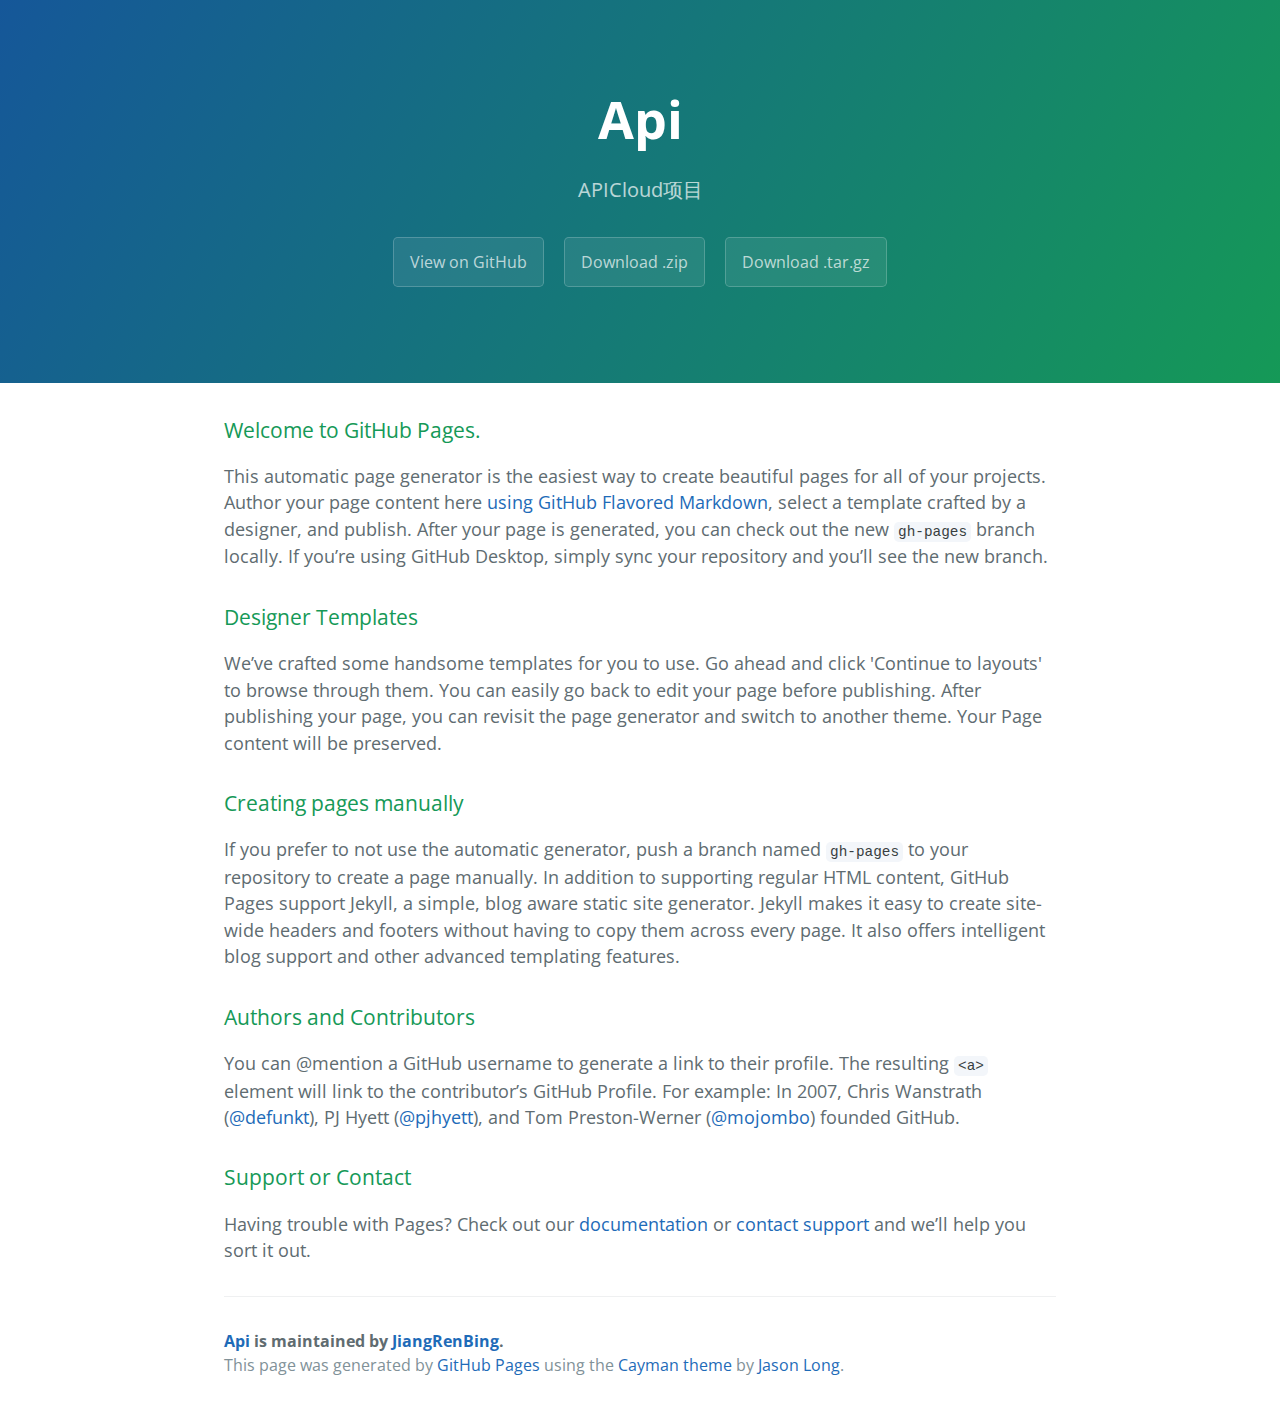
==== index.html @ bd886a7a "Create gh-pages branch via GitHub" ====
<!DOCTYPE html>
<html lang="en-us">
  <head>
    <meta charset="UTF-8">
    <title>Api by JiangRenBing</title>
    <meta name="viewport" content="width=device-width, initial-scale=1">
    <link rel="stylesheet" type="text/css" href="stylesheets/normalize.css" media="screen">
    <link href='https://fonts.googleapis.com/css?family=Open+Sans:400,700' rel='stylesheet' type='text/css'>
    <link rel="stylesheet" type="text/css" href="stylesheets/stylesheet.css" media="screen">
    <link rel="stylesheet" type="text/css" href="stylesheets/github-light.css" media="screen">
  </head>
  <body>
    <section class="page-header">
      <h1 class="project-name">Api</h1>
      <h2 class="project-tagline">APICloud项目</h2>
      <a href="https://github.com/JiangRenBing/API" class="btn">View on GitHub</a>
      <a href="https://github.com/JiangRenBing/API/zipball/master" class="btn">Download .zip</a>
      <a href="https://github.com/JiangRenBing/API/tarball/master" class="btn">Download .tar.gz</a>
    </section>

    <section class="main-content">
      <h3>
<a id="welcome-to-github-pages" class="anchor" href="#welcome-to-github-pages" aria-hidden="true"><span aria-hidden="true" class="octicon octicon-link"></span></a>Welcome to GitHub Pages.</h3>

<p>This automatic page generator is the easiest way to create beautiful pages for all of your projects. Author your page content here <a href="https://guides.github.com/features/mastering-markdown/">using GitHub Flavored Markdown</a>, select a template crafted by a designer, and publish. After your page is generated, you can check out the new <code>gh-pages</code> branch locally. If you’re using GitHub Desktop, simply sync your repository and you’ll see the new branch.</p>

<h3>
<a id="designer-templates" class="anchor" href="#designer-templates" aria-hidden="true"><span aria-hidden="true" class="octicon octicon-link"></span></a>Designer Templates</h3>

<p>We’ve crafted some handsome templates for you to use. Go ahead and click 'Continue to layouts' to browse through them. You can easily go back to edit your page before publishing. After publishing your page, you can revisit the page generator and switch to another theme. Your Page content will be preserved.</p>

<h3>
<a id="creating-pages-manually" class="anchor" href="#creating-pages-manually" aria-hidden="true"><span aria-hidden="true" class="octicon octicon-link"></span></a>Creating pages manually</h3>

<p>If you prefer to not use the automatic generator, push a branch named <code>gh-pages</code> to your repository to create a page manually. In addition to supporting regular HTML content, GitHub Pages support Jekyll, a simple, blog aware static site generator. Jekyll makes it easy to create site-wide headers and footers without having to copy them across every page. It also offers intelligent blog support and other advanced templating features.</p>

<h3>
<a id="authors-and-contributors" class="anchor" href="#authors-and-contributors" aria-hidden="true"><span aria-hidden="true" class="octicon octicon-link"></span></a>Authors and Contributors</h3>

<p>You can @mention a GitHub username to generate a link to their profile. The resulting <code>&lt;a&gt;</code> element will link to the contributor’s GitHub Profile. For example: In 2007, Chris Wanstrath (<a href="https://github.com/defunkt" class="user-mention">@defunkt</a>), PJ Hyett (<a href="https://github.com/pjhyett" class="user-mention">@pjhyett</a>), and Tom Preston-Werner (<a href="https://github.com/mojombo" class="user-mention">@mojombo</a>) founded GitHub.</p>

<h3>
<a id="support-or-contact" class="anchor" href="#support-or-contact" aria-hidden="true"><span aria-hidden="true" class="octicon octicon-link"></span></a>Support or Contact</h3>

<p>Having trouble with Pages? Check out our <a href="https://help.github.com/pages">documentation</a> or <a href="https://github.com/contact">contact support</a> and we’ll help you sort it out.</p>

      <footer class="site-footer">
        <span class="site-footer-owner"><a href="https://github.com/JiangRenBing/API">Api</a> is maintained by <a href="https://github.com/JiangRenBing">JiangRenBing</a>.</span>

        <span class="site-footer-credits">This page was generated by <a href="https://pages.github.com">GitHub Pages</a> using the <a href="https://github.com/jasonlong/cayman-theme">Cayman theme</a> by <a href="https://twitter.com/jasonlong">Jason Long</a>.</span>
      </footer>

    </section>

  
  </body>
</html>
---- stylesheets/stylesheet.css ----
* {
  box-sizing: border-box; }

body {
  padding: 0;
  margin: 0;
  font-family: "Open Sans", "Helvetica Neue", Helvetica, Arial, sans-serif;
  font-size: 16px;
  line-height: 1.5;
  color: #606c71; }

a {
  color: #1e6bb8;
  text-decoration: none; }
  a:hover {
    text-decoration: underline; }

.btn {
  display: inline-block;
  margin-bottom: 1rem;
  color: rgba(255, 255, 255, 0.7);
  background-color: rgba(255, 255, 255, 0.08);
  border-color: rgba(255, 255, 255, 0.2);
  border-style: solid;
  border-width: 1px;
  border-radius: 0.3rem;
  transition: color 0.2s, background-color 0.2s, border-color 0.2s; }
  .btn + .btn {
    margin-left: 1rem; }

.btn:hover {
  color: rgba(255, 255, 255, 0.8);
  text-decoration: none;
  background-color: rgba(255, 255, 255, 0.2);
  border-color: rgba(255, 255, 255, 0.3); }

@media screen and (min-width: 64em) {
  .btn {
    padding: 0.75rem 1rem; } }

@media screen and (min-width: 42em) and (max-width: 64em) {
  .btn {
    padding: 0.6rem 0.9rem;
    font-size: 0.9rem; } }

@media screen and (max-width: 42em) {
  .btn {
    display: block;
    width: 100%;
    padding: 0.75rem;
    font-size: 0.9rem; }
    .btn + .btn {
      margin-top: 1rem;
      margin-left: 0; } }

.page-header {
  color: #fff;
  text-align: center;
  background-color: #159957;
  background-image: linear-gradient(120deg, #155799, #159957); }

@media screen and (min-width: 64em) {
  .page-header {
    padding: 5rem 6rem; } }

@media screen and (min-width: 42em) and (max-width: 64em) {
  .page-header {
    padding: 3rem 4rem; } }

@media screen and (max-width: 42em) {
  .page-header {
    padding: 2rem 1rem; } }

.project-name {
  margin-top: 0;
  margin-bottom: 0.1rem; }

@media screen and (min-width: 64em) {
  .project-name {
    font-size: 3.25rem; } }

@media screen and (min-width: 42em) and (max-width: 64em) {
  .project-name {
    font-size: 2.25rem; } }

@media screen and (max-width: 42em) {
  .project-name {
    font-size: 1.75rem; } }

.project-tagline {
  margin-bottom: 2rem;
  font-weight: normal;
  opacity: 0.7; }

@media screen and (min-width: 64em) {
  .project-tagline {
    font-size: 1.25rem; } }

@media screen and (min-width: 42em) and (max-width: 64em) {
  .project-tagline {
    font-size: 1.15rem; } }

@media screen and (max-width: 42em) {
  .project-tagline {
    font-size: 1rem; } }

.main-content :first-child {
  margin-top: 0; }
.main-content img {
  max-width: 100%; }
.main-content h1, .main-content h2, .main-content h3, .main-content h4, .main-content h5, .main-content h6 {
  margin-top: 2rem;
  margin-bottom: 1rem;
  font-weight: normal;
  color: #159957; }
.main-content p {
  margin-bottom: 1em; }
.main-content code {
  padding: 2px 4px;
  font-family: Consolas, "Liberation Mono", Menlo, Courier, monospace;
  font-size: 0.9rem;
  color: #383e41;
  background-color: #f3f6fa;
  border-radius: 0.3rem; }
.main-content pre {
  padding: 0.8rem;
  margin-top: 0;
  margin-bottom: 1rem;
  font: 1rem Consolas, "Liberation Mono", Menlo, Courier, monospace;
  color: #567482;
  word-wrap: normal;
  background-color: #f3f6fa;
  border: solid 1px #dce6f0;
  border-radius: 0.3rem; }
  .main-content pre > code {
    padding: 0;
    margin: 0;
    font-size: 0.9rem;
    color: #567482;
    word-break: normal;
    white-space: pre;
    background: transparent;
    border: 0; }
.main-content .highlight {
  margin-bottom: 1rem; }
  .main-content .highlight pre {
    margin-bottom: 0;
    word-break: normal; }
.main-content .highlight pre, .main-content pre {
  padding: 0.8rem;
  overflow: auto;
  font-size: 0.9rem;
  line-height: 1.45;
  border-radius: 0.3rem; }
.main-content pre code, .main-content pre tt {
  display: inline;
  max-width: initial;
  padding: 0;
  margin: 0;
  overflow: initial;
  line-height: inherit;
  word-wrap: normal;
  background-color: transparent;
  border: 0; }
  .main-content pre code:before, .main-content pre code:after, .main-content pre tt:before, .main-content pre tt:after {
    content: normal; }
.main-content ul, .main-content ol {
  margin-top: 0; }
.main-content blockquote {
  padding: 0 1rem;
  margin-left: 0;
  color: #819198;
  border-left: 0.3rem solid #dce6f0; }
  .main-content blockquote > :first-child {
    margin-top: 0; }
  .main-content blockquote > :last-child {
    margin-bottom: 0; }
.main-content table {
  display: block;
  width: 100%;
  overflow: auto;
  word-break: normal;
  word-break: keep-all; }
  .main-content table th {
    font-weight: bold; }
  .main-content table th, .main-content table td {
    padding: 0.5rem 1rem;
    border: 1px solid #e9ebec; }
.main-content dl {
  padding: 0; }
  .main-content dl dt {
    padding: 0;
    margin-top: 1rem;
    font-size: 1rem;
    font-weight: bold; }
  .main-content dl dd {
    padding: 0;
    margin-bottom: 1rem; }
.main-content hr {
  height: 2px;
  padding: 0;
  margin: 1rem 0;
  background-color: #eff0f1;
  border: 0; }

@media screen and (min-width: 64em) {
  .main-content {
    max-width: 64rem;
    padding: 2rem 6rem;
    margin: 0 auto;
    font-size: 1.1rem; } }

@media screen and (min-width: 42em) and (max-width: 64em) {
  .main-content {
    padding: 2rem 4rem;
    font-size: 1.1rem; } }

@media screen and (max-width: 42em) {
  .main-content {
    padding: 2rem 1rem;
    font-size: 1rem; } }

.site-footer {
  padding-top: 2rem;
  margin-top: 2rem;
  border-top: solid 1px #eff0f1; }

.site-footer-owner {
  display: block;
  font-weight: bold; }

.site-footer-credits {
  color: #819198; }

@media screen and (min-width: 64em) {
  .site-footer {
    font-size: 1rem; } }

@media screen and (min-width: 42em) and (max-width: 64em) {
  .site-footer {
    font-size: 1rem; } }

@media screen and (max-width: 42em) {
  .site-footer {
    font-size: 0.9rem; } }
---- stylesheets/github-light.css ----
/*
The MIT License (MIT)

Copyright (c) 2016 GitHub, Inc.

Permission is hereby granted, free of charge, to any person obtaining a copy
of this software and associated documentation files (the "Software"), to deal
in the Software without restriction, including without limitation the rights
to use, copy, modify, merge, publish, distribute, sublicense, and/or sell
copies of the Software, and to permit persons to whom the Software is
furnished to do so, subject to the following conditions:

The above copyright notice and this permission notice shall be included in all
copies or substantial portions of the Software.

THE SOFTWARE IS PROVIDED "AS IS", WITHOUT WARRANTY OF ANY KIND, EXPRESS OR
IMPLIED, INCLUDING BUT NOT LIMITED TO THE WARRANTIES OF MERCHANTABILITY,
FITNESS FOR A PARTICULAR PURPOSE AND NONINFRINGEMENT. IN NO EVENT SHALL THE
AUTHORS OR COPYRIGHT HOLDERS BE LIABLE FOR ANY CLAIM, DAMAGES OR OTHER
LIABILITY, WHETHER IN AN ACTION OF CONTRACT, TORT OR OTHERWISE, ARISING FROM,
OUT OF OR IN CONNECTION WITH THE SOFTWARE OR THE USE OR OTHER DEALINGS IN THE
SOFTWARE.

*/

.pl-c /* comment */ {
  color: #969896;
}

.pl-c1 /* constant, variable.other.constant, support, meta.property-name, support.constant, support.variable, meta.module-reference, markup.raw, meta.diff.header */,
.pl-s .pl-v /* string variable */ {
  color: #0086b3;
}

.pl-e /* entity */,
.pl-en /* entity.name */ {
  color: #795da3;
}

.pl-smi /* variable.parameter.function, storage.modifier.package, storage.modifier.import, storage.type.java, variable.other */,
.pl-s .pl-s1 /* string source */ {
  color: #333;
}

.pl-ent /* entity.name.tag */ {
  color: #63a35c;
}

.pl-k /* keyword, storage, storage.type */ {
  color: #a71d5d;
}

.pl-s /* string */,
.pl-pds /* punctuation.definition.string, string.regexp.character-class */,
.pl-s .pl-pse .pl-s1 /* string punctuation.section.embedded source */,
.pl-sr /* string.regexp */,
.pl-sr .pl-cce /* string.regexp constant.character.escape */,
.pl-sr .pl-sre /* string.regexp source.ruby.embedded */,
.pl-sr .pl-sra /* string.regexp string.regexp.arbitrary-repitition */ {
  color: #183691;
}

.pl-v /* variable */ {
  color: #ed6a43;
}

.pl-id /* invalid.deprecated */ {
  color: #b52a1d;
}

.pl-ii /* invalid.illegal */ {
  color: #f8f8f8;
  background-color: #b52a1d;
}

.pl-sr .pl-cce /* string.regexp constant.character.escape */ {
  font-weight: bold;
  color: #63a35c;
}

.pl-ml /* markup.list */ {
  color: #693a17;
}

.pl-mh /* markup.heading */,
.pl-mh .pl-en /* markup.heading entity.name */,
.pl-ms /* meta.separator */ {
  font-weight: bold;
  color: #1d3e81;
}

.pl-mq /* markup.quote */ {
  color: #008080;
}

.pl-mi /* markup.italic */ {
  font-style: italic;
  color: #333;
}

.pl-mb /* markup.bold */ {
  font-weight: bold;
  color: #333;
}

.pl-md /* markup.deleted, meta.diff.header.from-file */ {
  color: #bd2c00;
  background-color: #ffecec;
}

.pl-mi1 /* markup.inserted, meta.diff.header.to-file */ {
  color: #55a532;
  background-color: #eaffea;
}

.pl-mdr /* meta.diff.range */ {
  font-weight: bold;
  color: #795da3;
}

.pl-mo /* meta.output */ {
  color: #1d3e81;
}
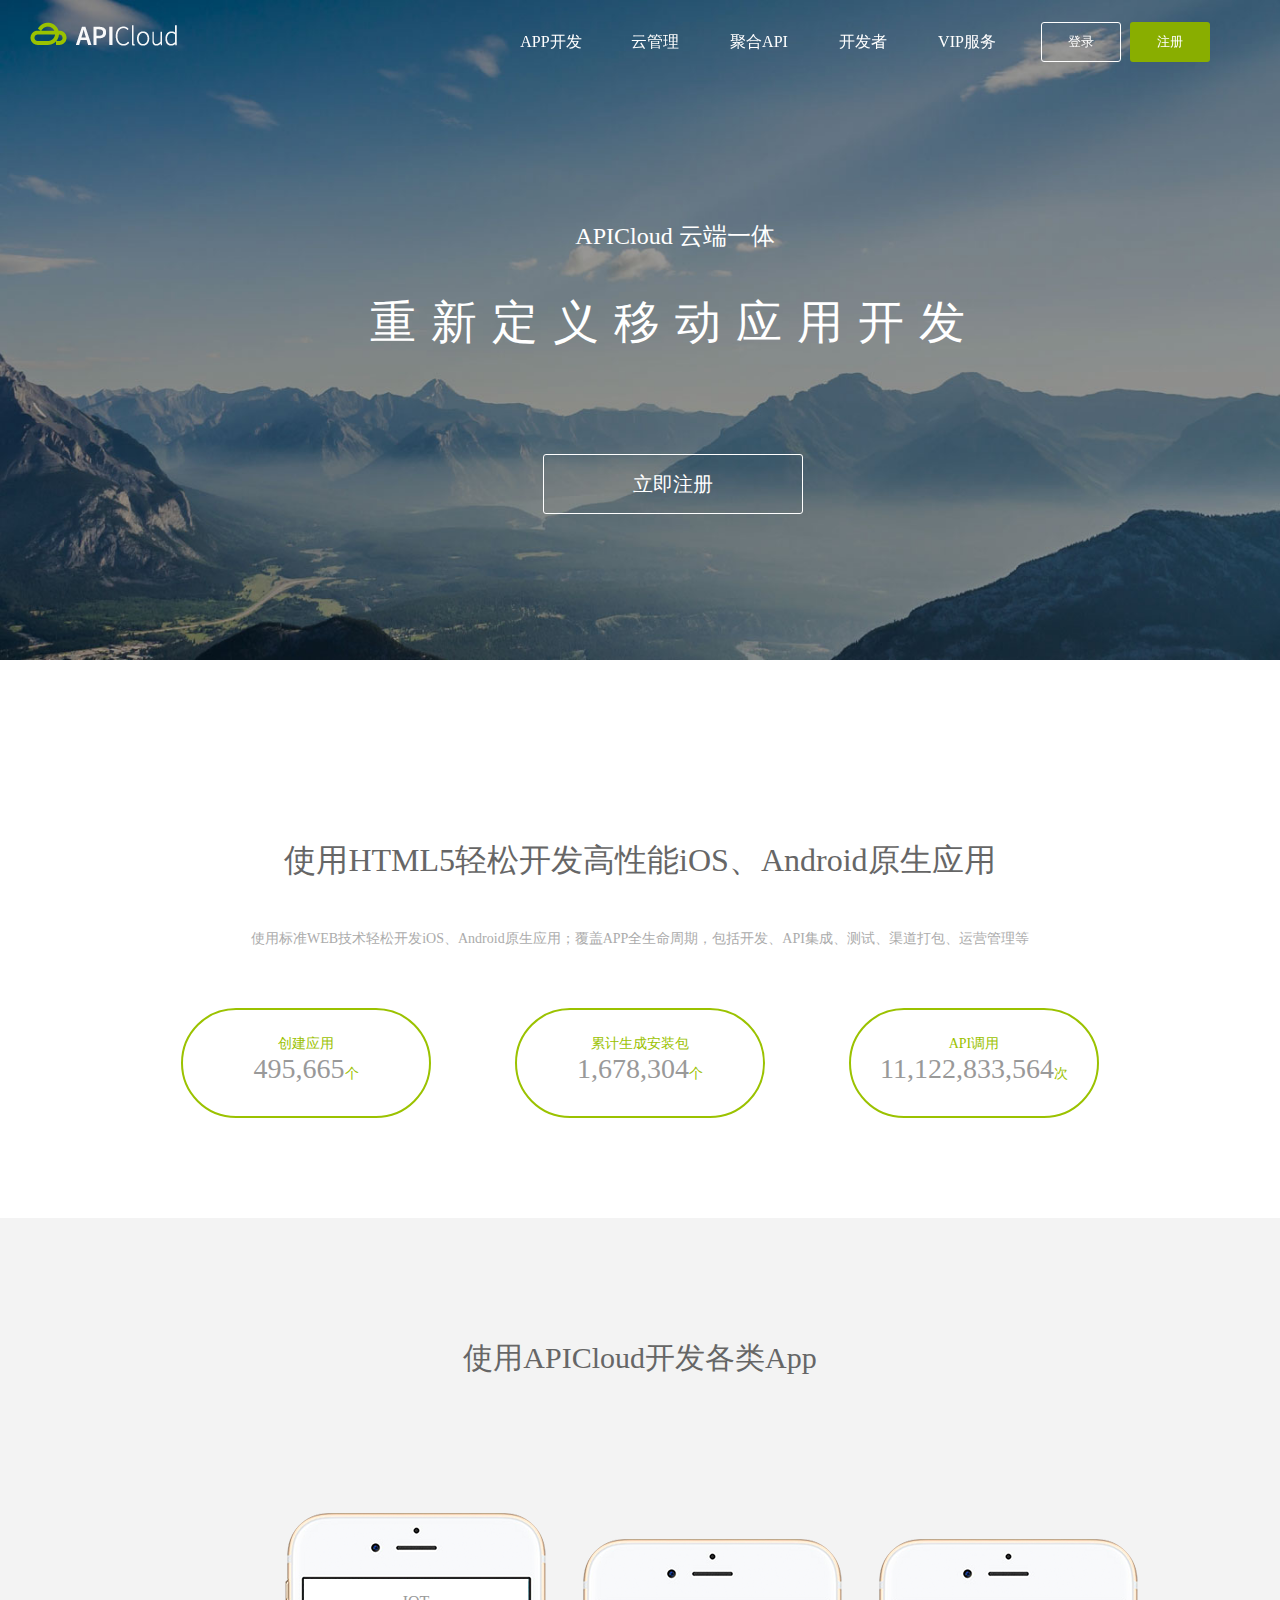
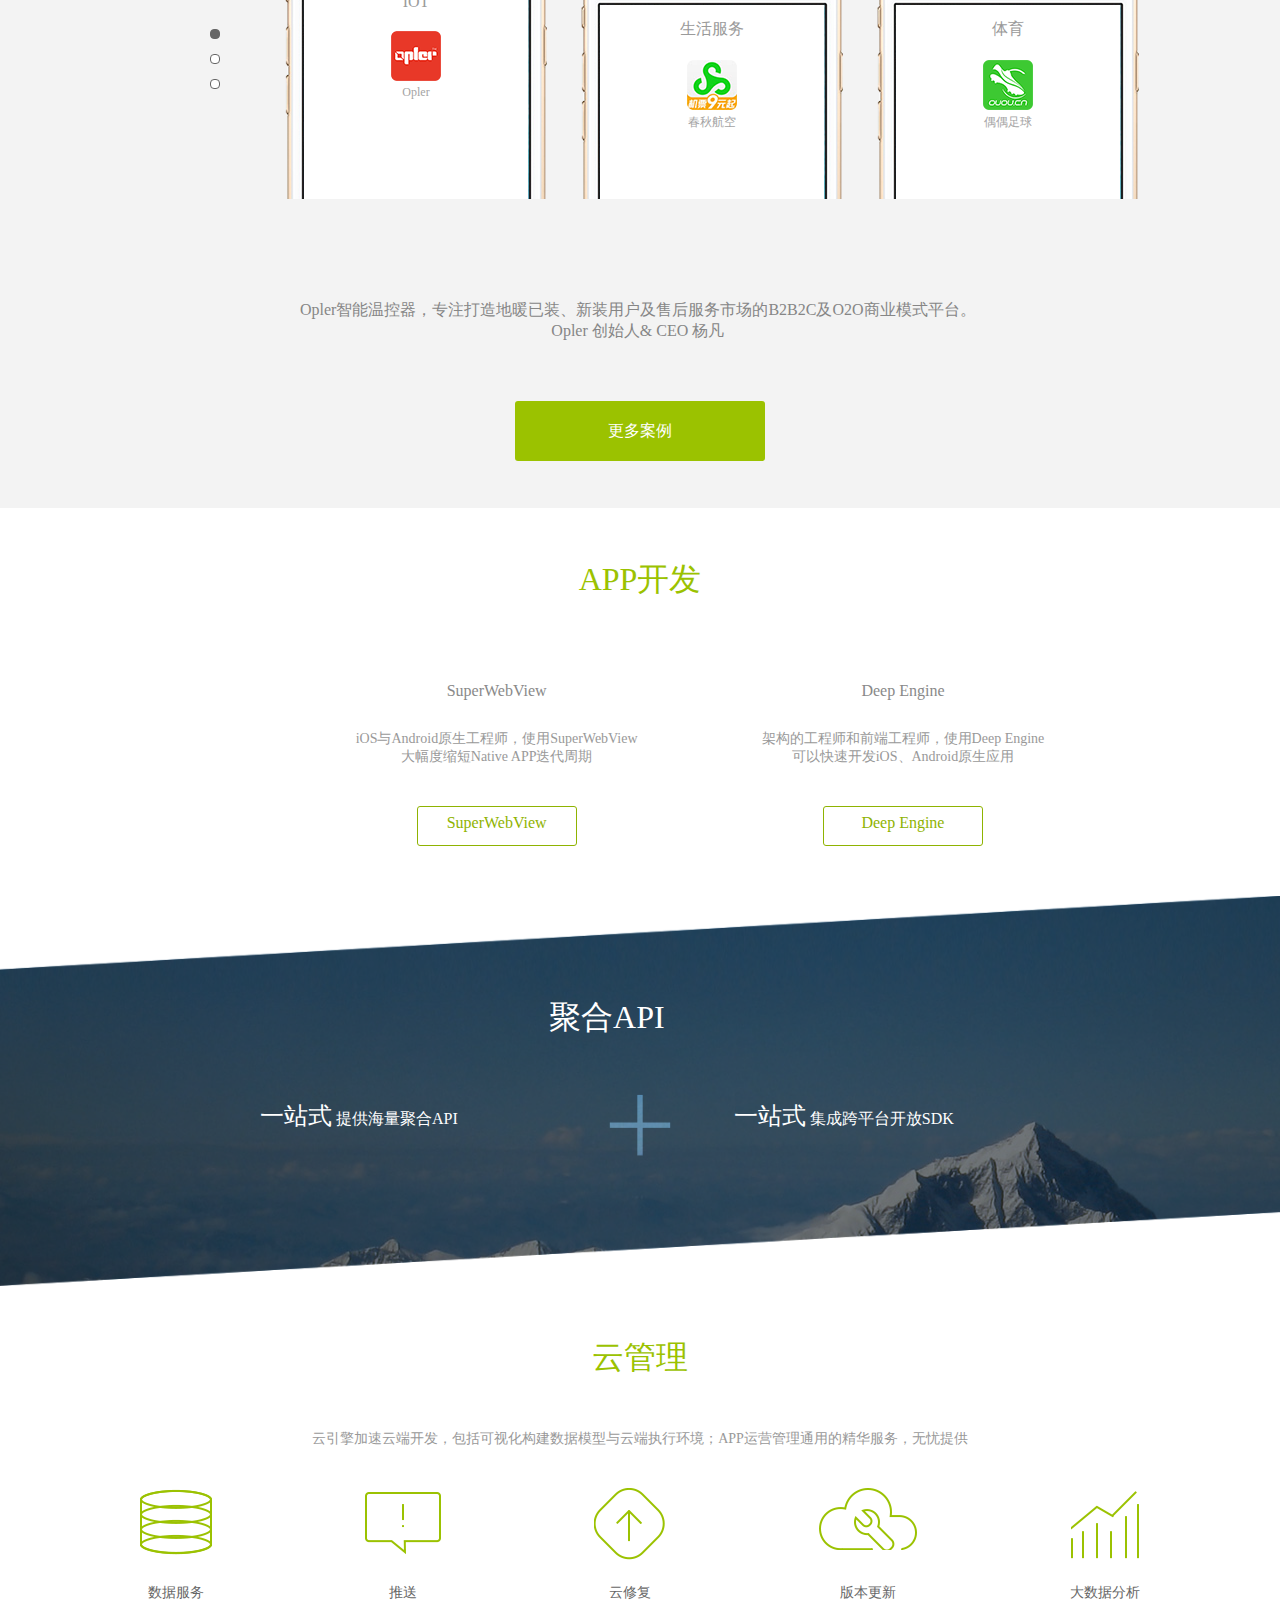
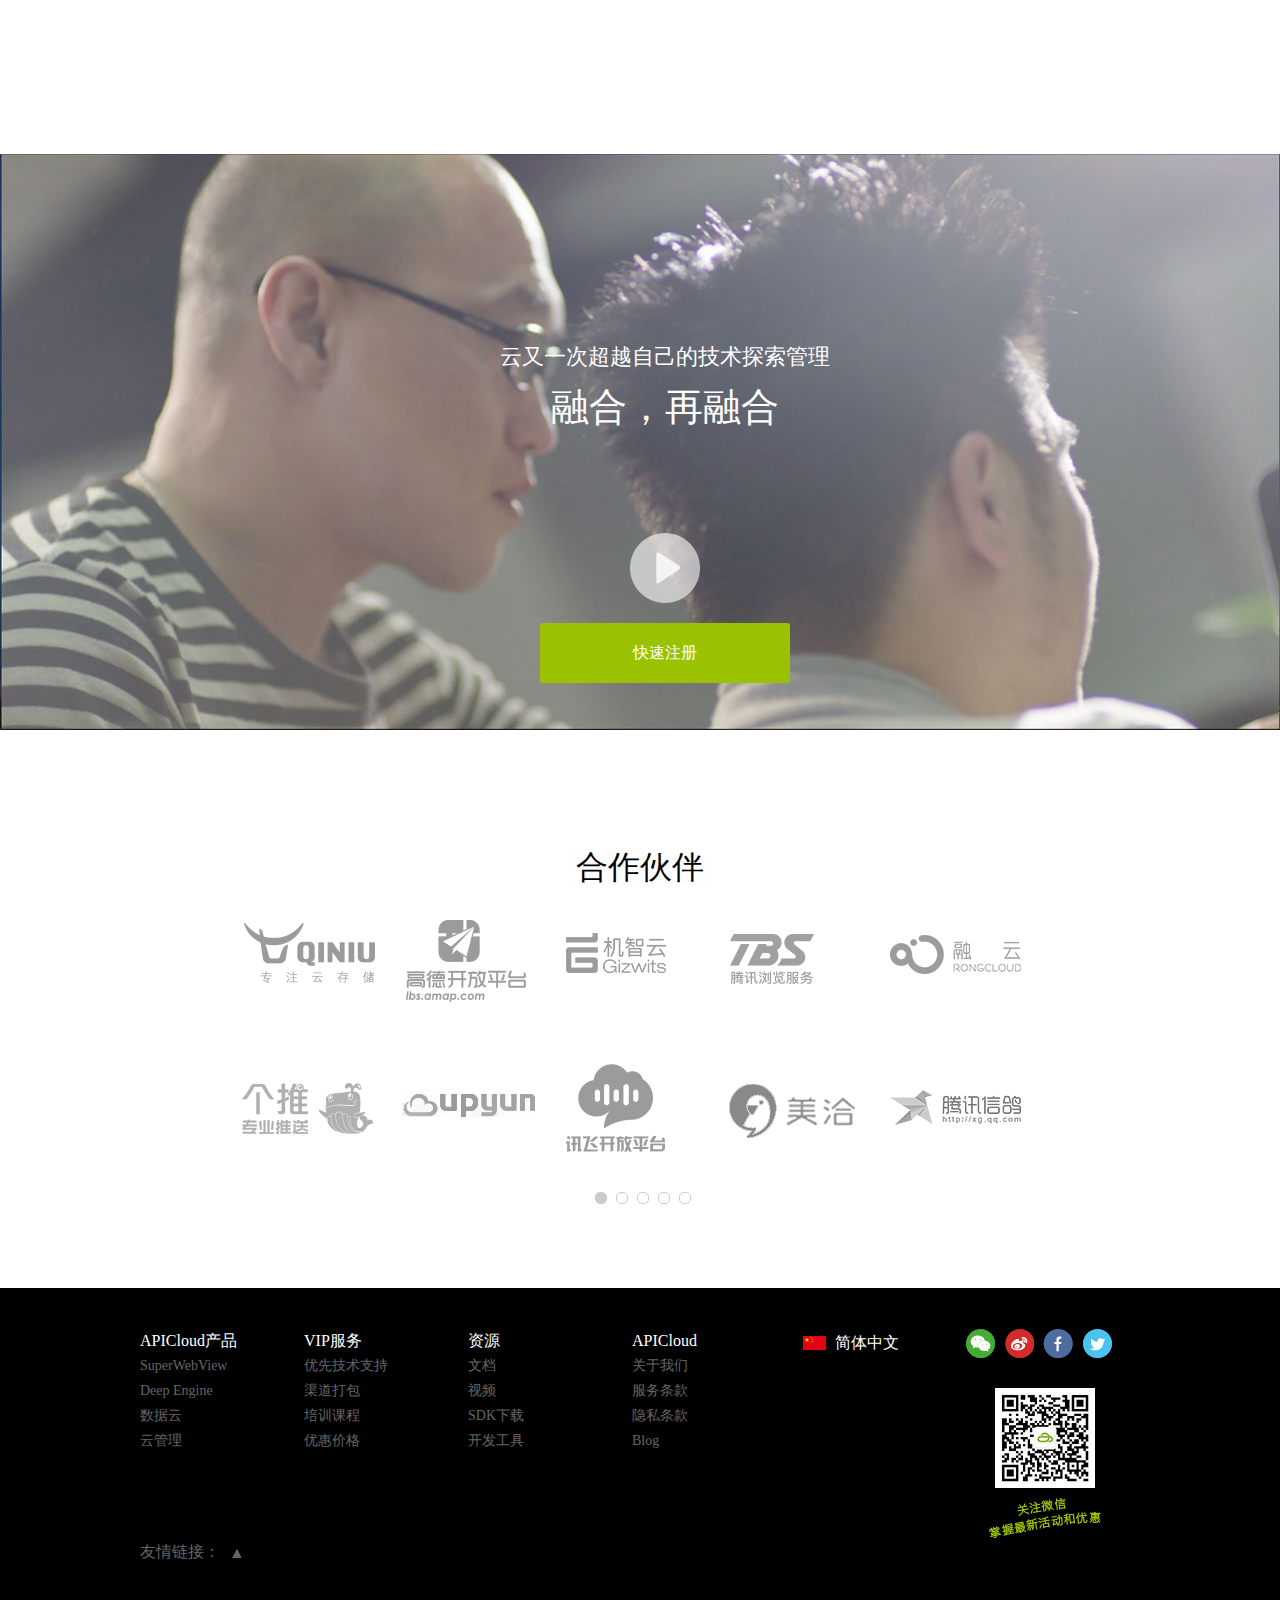
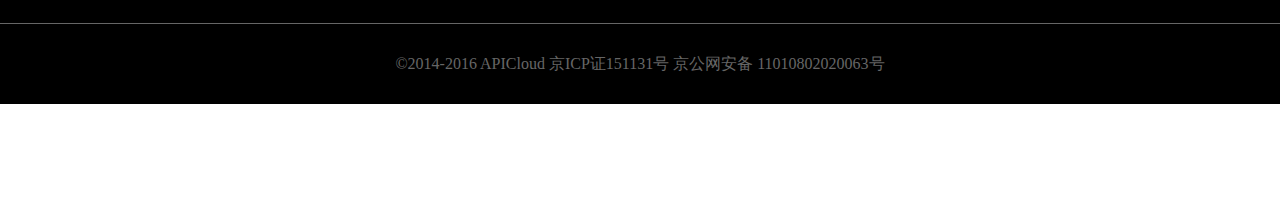
==== commit 0fb8067a: "1.0" ====
--- a/index.html
+++ b/index.html
@@ -1,57 +1,446 @@
 <!DOCTYPE html>
-<html lang="en-us">
-  <head>
-    <meta charset="UTF-8">
-    <title>Api by JiangRenBing</title>
-    <meta name="viewport" content="width=device-width, initial-scale=1">
-    <link rel="stylesheet" type="text/css" href="stylesheets/normalize.css" media="screen">
-    <link href='https://fonts.googleapis.com/css?family=Open+Sans:400,700' rel='stylesheet' type='text/css'>
-    <link rel="stylesheet" type="text/css" href="stylesheets/stylesheet.css" media="screen">
-    <link rel="stylesheet" type="text/css" href="stylesheets/github-light.css" media="screen">
-  </head>
-  <body>
-    <section class="page-header">
-      <h1 class="project-name">Api</h1>
-      <h2 class="project-tagline">APICloud项目</h2>
-      <a href="https://github.com/JiangRenBing/API" class="btn">View on GitHub</a>
-      <a href="https://github.com/JiangRenBing/API/zipball/master" class="btn">Download .zip</a>
-      <a href="https://github.com/JiangRenBing/API/tarball/master" class="btn">Download .tar.gz</a>
-    </section>
+<html>
 
-    <section class="main-content">
-      <h3>
-<a id="welcome-to-github-pages" class="anchor" href="#welcome-to-github-pages" aria-hidden="true"><span aria-hidden="true" class="octicon octicon-link"></span></a>Welcome to GitHub Pages.</h3>
+	<head>
+		<meta charset="utf-8" />
+		<title>APICloud跨平台APP技术专家 - 中国领先移动云服务平台</title>
+        <link rel="shortcut icon" href="img/favicon.png"/>
+		<link rel="stylesheet" href="css/API.css" />
+		<link rel="stylesheet" href="css/animate.css" />
+	</head>
 
-<p>This automatic page generator is the easiest way to create beautiful pages for all of your projects. Author your page content here <a href="https://guides.github.com/features/mastering-markdown/">using GitHub Flavored Markdown</a>, select a template crafted by a designer, and publish. After your page is generated, you can check out the new <code>gh-pages</code> branch locally. If you’re using GitHub Desktop, simply sync your repository and you’ll see the new branch.</p>
+	<body>
+		<ul id="fix" class="fix">
+			<li class="fix_left">
+				<a href="#">
+					<img id="fix_left" src="img/logo-light.png" />
+				</a>
+			</li>
+			<ul class="fix_right">
+				<li class="fix_top1 fix_top">
+					<a class="yanse" href="#">APP开发</a>
+					<div id="fix_top1_down">
+						<a class="fix_top1_down_1" href="#">
+							<span class="fix_top1_bg fix_top1_bg_1"></span>
+							<span>SuperWebView<br/>帮助原生程序员快速迭代</span>
+						</a>
+						<a class="fix_top1_down_1" href="#">
+							<span class="fix_top1_bg fix_top1_bg_2"></span>
+							<span>Deep Engine<br/>高效的跨平台APP引擎</span>
+						</a>
+						<a class="fix_top1_down_1" href="#">
+							<span class="fix_top1_bg fix_top1_bg_3"></span>
+							<span>数据云<br/>无需编程 自动生成Server端</span>
+						</a>
+					</div>
+				</li>
+				<li class="fix_top2 fix_top">
+					<a class="yanse" href="#">云管理</a>
+				</li>
+				<li class="fix_top3 fix_top">
+					<a class="yanse" href="#">聚合API</a>
+				</li>
+				<li class="fix_top4 fix_top">
+					<a class="yanse" href="#">开发者</a>
+					<div id="fix_top4_down" class="fix_top4_down">
+						<a class="fix_top1_down_1" href="#">开发工具</a>
+						<a class="fix_top1_down_1" href="#">在线社区</a>
+						<a class="fix_top1_down_1" href="#">文档</a>
+						<a class="fix_top1_down_1" href="#">视频教程</a>
+						<a class="fix_top1_down_1" href="#">源码</a>
+						<a class="fix_top1_down_1" href="#">案例</a>
+					</div>
+				</li>
+				<li class="fix_top5 fix_top">
+					<a class="yanse" href="#">VIP服务</a>
+					<div id="fix_top5_down" class="fix_top5_down">
+						<a class="fix_top1_down_1" href="#">企业版</a>
+						<a class="fix_top1_down_1" href="#">优先技术支持</a>
+						<a class="fix_top1_down_1" href="#">渠道打包</a>
+						<a class="fix_top1_down_1" href="#">培训教程</a>
+						<a class="fix_top1_down_1" href="#">优惠价格</a>
+					</div>
+				</li>
+				<li class="fix_top6">
+					<a href=""><button id="denglu">登录</button></a>
+					<a href=""><button id="zhuce">注册</button></a>
+				</li>
+			</ul>
+		</ul>
+		<!--header开始-->
+		<header>
+			<img class="header_img" src="img/banner-20160810.jpg" />
+			<ul class="header_nav">
+				<li class="header_nav_1">APICloud 云端一体</li>
+				<li class="header_nav_2">重新定义移动应用开发</li>
+				<li class="header_nav_3">
+					<a href="#">
+						<button id="liji">立即注册</button>
+					</a>
+				</li>
+			</ul>
+		</header>
+		<main>
+			<article class="jishu">
+				<section class="main_top_1">使用HTML5轻松开发高性能iOS、Android原生应用</section>
+				<section class="main_top_2">使用标准WEB技术轻松开发iOS、Android原生应用；覆盖APP全生命周期，包括开发、API集成、测试、渠道打包、运营管理等</section>
+				<section class="main_top_3">
+					<p class="main_top_dt">创建应用<br/><span style="font-size: 28px; color: #999;">495,665</span>个</p>
+					<p class="main_top_dt">累计生成安装包<br/><span style="font-size: 28px; color: #999999;">1,678,304</span>个</p>
+					<p class="main_top_dt">API调用<br/><span style="font-size: 28px; color: #999999;">11,122,833,564</span>次</p>
+				</section>
+			</article>
+			<article class="phone">
+				<h1 class="phone_top">使用APICloud开发各类App</h1>
+				<section class="phone_center">
+					<p class="phone_center_left">
+						<span class="phone_dian" onclick="phone_dian(0)" id="phone_dian1"></span>
+						<span class="phone_dian" onclick="phone_dian(1)" id="phone_dian2"></span>
+						<span class="phone_dian" onclick="phone_dian(2)" id="phone_dian3"></span>
+					</p>
+					<div class="phone_center_right">
+						<div class="phone_1" onmouseover="showTime1(0)" onmouseout="lev()">
+							<div class="phone_center_right_text1">IOT</div>
+							<div>
+								<img src="img/opler.png" />
+							</div>
+							<div class="phone_center_right_text2">Opler</div>
+						</div>
+						<div class="phone_1" onmouseover="showTime1(1)" onmouseout="lev()">
+							<div class="phone_center_right_text1">生活服务</div>
+							<div>
+								<img src="img/chunqiu.png" />
+							</div>
+							<div class="phone_center_right_text2">春秋航空</div>
+						</div>
+						<div class="phone_1" onmouseover="showTime1(2)" onmouseout="lev()">
+							<div class="phone_center_right_text1">体育</div>
+							<div>
+								<img src="img/oozq.png" />
+							</div>
+							<div class="phone_center_right_text2">偶偶足球</div>
+						</div>
+					</div>
+					<div class="phone_center_right">
+						<div class="phone_1" onmouseover="showTime2(3)" onmouseout="lev()">
+							<div class="phone_center_right_text1">电商</div>
+							<div>
+								<img src="img/ls.png" />
+							</div>
+							<div class="phone_center_right_text2">狸米老师</div>
+						</div>
+						<div class="phone_1" onmouseover="showTime2(4)" onmouseout="lev()">
+							<div class="phone_center_right_text1">生活服务</div>
+							<div>
+								<img src="img/zhongxingfu.png" />
+							</div>
+							<div class="phone_center_right_text2">中兴村</div>
+						</div>
+						<div class="phone_1" onmouseover="showTime2(5)" onmouseout="lev()">
+							<div class="phone_center_right_text1">生活服务</div>
+							<div>
+								<img src="img/liuliangbao.png" />
+							</div>
+							<div class="phone_center_right_text2">流量钱包</div>
+						</div>
+					</div>
+					<div class="phone_center_right">
+						<div class="phone_1" onmouseover="showTime3(6)" onmouseout="lev()">
+							<div class="phone_center_right_text1">生活服务</div>
+							<div>
+								<img src="img/xiaocong.png" />
+							</div>
+							<div class="phone_center_right_text2">小葱钱包</div>
+						</div>
+						<div class="phone_1" onmouseover="showTime3(7)" onmouseout="lev()">
+							<div class="phone_center_right_text1">生活服务</div>
+							<div>
+								<img src="img/ibaifang.png" />
+							</div>
+							<div class="phone_center_right_text2">百芳网</div>
+						</div>
+						<div class="phone_1" onmouseover="showTime3(8)" onmouseout="lev()">
+							<div class="phone_center_right_text1">o2o</div>
+							<div>
+								<img src="img/tieniu.png" />
+							</div>
+							<div class="phone_center_right_text2">铁牛养车</div>
+						</div>
+					</div>
+				</section>
+				<section class="phone_nav">
+					<div class="phone_js phone_jsT">
+						Opler智能温控器，专注打造地暖已装、新装用户及售后服务市场的B2B2C及O2O商业模式平台。<br />
+                        Opler 创始人& CEO 杨凡
+					</div>
+					<div class="phone_js phone_jsT">
+						狸米事一套打通教师、学生和家长三方的互联网教育平台，目前在全国超过100所公立学校全面部署使用。<br />
+						狸米老师 副总裁  张楠
+					</div>
+					<div class="phone_js phone_jsT">
+						为了小钱压力三大的蓝领们，福音来了，只要您讲信用够靠谱，小葱借钱帮你统统都解决，妥妥滴！<br />
+						小葱钱包 CEO KAIC
+					</div>
+				</section>
+				<a class="phone_bottom" href="#">更多案例</a>
+			</article>
+			<div class="APP">
+				<h1 class="APP_top">APP开发</h1>
+				<div class="APP_bottom">
+					<p class="APP_ng">SuperWebView</p>
+					<p class="APP_xj">
+						iOS与Android原生工程师，使用SuperWebView<br />
+						大幅度缩短Native APP迭代周期
+					</p>
+					<a href="#" class="APP_btn">SuperWebView</a>
+				</div>
+				<div class="APP_bottom">
+					<p class="APP_ng">Deep Engine</p>
+					<p class="APP_xj">
+						架构的工程师和前端工程师，使用Deep Engine<br />
+						可以快速开发iOS、Android原生应用
+					</p>
+					<a href="#" class="APP_btn">Deep Engine</a>
+				</div>
+			</div>
+			<div id="API" class="API">
+				<img class="API_img" src="img/filter.png" />
+				<div class="API_nav">
+					<h1 class="API_nav_h1">聚合API</h1>
+					<p class="API_nav_p">
+						<span style="font-size: 24px;">一站式</span>
+						提供海量聚合API&nbsp;&nbsp;&nbsp;&nbsp;&nbsp;&nbsp;&nbsp;&nbsp;&nbsp;&nbsp;
+						&nbsp;&nbsp;&nbsp;&nbsp;&nbsp;&nbsp;&nbsp;&nbsp;&nbsp;&nbsp;&nbsp;&nbsp;&nbsp;&nbsp;&nbsp;&nbsp;
+						&nbsp;&nbsp;&nbsp;&nbsp;&nbsp;&nbsp;&nbsp;&nbsp;&nbsp;&nbsp;&nbsp;&nbsp;&nbsp;&nbsp;&nbsp;&nbsp;
+						&nbsp;&nbsp;&nbsp;&nbsp;&nbsp;&nbsp;&nbsp;&nbsp;&nbsp;&nbsp;&nbsp;&nbsp;&nbsp;&nbsp;&nbsp;&nbsp;
+						&nbsp;&nbsp;&nbsp;&nbsp;&nbsp;&nbsp;
+						<span style="font-size: 24px;">一站式</span>
+						集成跨平台开放SDK
+					</p>
+				</div>
+			</div>
+			<div class="yun">
+				<h1 class="yun_h1">云管理</h1>
+				<p class="yun_p">云引擎加速云端开发，包括可视化构建数据模型与云端执行环境；APP运营管理通用的精华服务，无忧提供</p>
+				<div class="yun_bottom">
+					<dl class="yun_bottom_dl">
+						<dt>
+							<img src="img/manager_01.png" />
+						</dt>
+						<dd>数据服务</dd>
+					</dl>
+					<dl class="yun_bottom_dl">
+						<dt>
+							<img src="img/manager_02.png" />
+						</dt>
+						<dd>推送</dd>
+					</dl>
+					<dl class="yun_bottom_dl">
+						<dt>
+							<img src="img/manager_03.png" />
+						</dt>
+						<dd>云修复</dd>
+					</dl>
+					<dl class="yun_bottom_dl">
+						<dt>
+							<img src="img/manager_04.png" />
+						</dt>
+						<dd style="margin-top: 30px;">版本更新</dd>
+					</dl>
+					<dl class="yun_bottom_dl">
+						<dt>
+							<img src="img/manager_05.png" />
+						</dt>
+						<dd>大数据分析</dd>
+					</dl>
+				</div>
+			</div>
+			<div class="video">
+				<video poster="img/video-banner.jpg" width="100%" height="800px" loop autoplay>
+				    <source src="video/20ss.mp4"></source>
+			    </video>
+			<ul class="video_nav">
+				<li class="video_nav_1">云又一次超越自己的技术探索管理</li>
+				<li class="video_nav_2">融合，再融合</li>
+				<li class="bofang"></li>
+				<li>
+					<a class="video_zc" href="#">快速注册</a>
+				</li>
+			</ul>
+			</div>
+			<div class="video2">
+				<video controls autoplay loop>
+				    <source src="video/20ss.mp4"></source>
+			    </video>
+			    <div id="close">
+			    	<p></p>
+			    </div>
+			</div>
+			<div class="login_qiang">
+				<h1 class="login_h1">合作伙伴</h1>
+				<div id="lunbo">
+					<ul class="partner">
+					    <li class="partner_k">
+					    	<p class="partner_bg m1"></p>
+					    </li>
+					    <li class="partner_k">
+					    	<p class="partner_bg m2"></p>
+					    </li>
+					    <li class="partner_k">
+					    	<p class="partner_bg m3"></p>
+					    </li>
+					    <li class="partner_k">
+					    	<p class="partner_bg m4"></p>
+					    </li>
+					    <li class="partner_k">
+					    	<p class="partner_bg m5"></p>
+					    </li>
+					    <li class="partner_k">
+					    	<p class="partner_bg m6"></p>
+					    </li>
+					    <li class="partner_k">
+					    	<p class="partner_bg m7"></p>
+					    </li>
+					    <li class="partner_k">
+					    	<p class="partner_bg m8"></p>
+					    </li>
+					    <li class="partner_k">
+					    	<p class="partner_bg m9"></p>
+					    </li>
+					    <li class="partner_k">
+					    	<p class="partner_bg m10"></p>
+					    </li>
+				   </ul>
+				   <ul class="partner">
+					    <li class="partner_k">
+					    	<p class="partner_bg m11"></p>
+					    </li>
+					    <li class="partner_k">
+					    	<p class="partner_bg m12"></p>
+					    </li>
+					    <li class="partner_k">
+					    	<p class="partner_bg m13"></p>
+					    </li>
+					    <li class="partner_k">
+					    	<p class="partner_bg m14"></p>
+					    </li>
+					    <li class="partner_k">
+					    	<p class="partner_bg m15"></p>
+					    </li>
+					    <li class="partner_k">
+					    	<p class="partner_bg m16"></p>
+					    </li>
+					    <li class="partner_k">
+					    	<p class="partner_bg m17"></p>
+					    </li>
+					    <li class="partner_k">
+					    	<p class="partner_bg m18"></p>
+					    </li>
+					    <li class="partner_k">
+					    	<p class="partner_bg m19"></p>
+					    </li>
+					    <li class="partner_k">
+					    	<p class="partner_bg m20"></p>
+					    </li>
+				   </ul>
+				   <ul class="partner">
+					    <li class="partner_k">
+					    	<p class="partner_bg m1"></p>
+					    </li>
+					    <li class="partner_k">
+					    	<p class="partner_bg m2"></p>
+					    </li>
+					    <li class="partner_k">
+					    	<p class="partner_bg m3"></p>
+					    </li>
+					    <li class="partner_k">
+					    	<p class="partner_bg m4"></p>
+					    </li>
+					    <li class="partner_k">
+					    	<p class="partner_bg m5"></p>
+					    </li>
+					    <li class="partner_k">
+					    	<p class="partner_bg m6"></p>
+					    </li>
+					    <li class="partner_k">
+					    	<p class="partner_bg m7"></p>
+					    </li>
+					    <li class="partner_k">
+					    	<p class="partner_bg m8"></p>
+					    </li>
+					    <li class="partner_k">
+					    	<p class="partner_bg m9"></p>
+					    </li>
+					    <li class="partner_k">
+					    	<p class="partner_bg m10"></p>
+					    </li>
+				   </ul>
+				   <ul class="partner">
+					    <li class="partner_k">
+					    	<p class="partner_bg m11"></p>
+					    </li>
+					    <li class="partner_k">
+					    	<p class="partner_bg m12"></p>
+					    </li>
+					    <li class="partner_k">
+					    	<p class="partner_bg m13"></p>
+					    </li>
+					    <li class="partner_k">
+					    	<p class="partner_bg m14"></p>
+					    </li>
+					    <li class="partner_k">
+					    	<p class="partner_bg m15"></p>
+					    </li>
+					    <li class="partner_k">
+					    	<p class="partner_bg m16"></p>
+					    </li>
+					    <li class="partner_k">
+					    	<p class="partner_bg m17"></p>
+					    </li>
+					    <li class="partner_k">
+					    	<p class="partner_bg m18"></p>
+					    </li>
+					    <li class="partner_k">
+					    	<p class="partner_bg m19"></p>
+					    </li>
+					    <li class="partner_k">
+					    	<p class="partner_bg m20"></p>
+					    </li>
+				   </ul>
+				   <ul class="partner">
+					    <li class="partner_k">
+					    	<p class="partner_bg m51"></p>
+					    </li>
+					    <li class="partner_k">
+					    	<p class="partner_bg m52"></p>
+					    </li>
+					    <li class="partner_k">
+					    	<p class="partner_bg m53"></p>
+					    </li>
+					    <li class="partner_k">
+					    	<p class="partner_bg m54"></p>
+					    </li>
+					    <li class="partner_k">
+					    	<p class="partner_bg m55"></p>
+					    </li>
+					    <li class="partner_k">
+					    	<p class="partner_bg m56"></p>
+					    </li>
+				   </ul>
+				</div>
+				<ul>
+				    <li class="point" onclick="show(0)"></li>
+				    <li class="point" onclick="show(1)"></li>
+				    <li class="point" onclick="show(2)"></li>
+				    <li class="point" onclick="show(3)"></li>
+				    <li class="point" onclick="show(4)"></li>
+				</ul>
+			</div>
+		</main>
+		<iframe src="footer.html"></iframe>
+	</body>
+	<script type="text/javascript" src="js/API_fix.js" ></script>
+	<script type="text/javascript" src="js/API_tan.js" ></script>
+	<script type="text/javascript" src="js/lunbo.js" ></script>
 
-<h3>
-<a id="designer-templates" class="anchor" href="#designer-templates" aria-hidden="true"><span aria-hidden="true" class="octicon octicon-link"></span></a>Designer Templates</h3>
-
-<p>We’ve crafted some handsome templates for you to use. Go ahead and click 'Continue to layouts' to browse through them. You can easily go back to edit your page before publishing. After publishing your page, you can revisit the page generator and switch to another theme. Your Page content will be preserved.</p>
-
-<h3>
-<a id="creating-pages-manually" class="anchor" href="#creating-pages-manually" aria-hidden="true"><span aria-hidden="true" class="octicon octicon-link"></span></a>Creating pages manually</h3>
-
-<p>If you prefer to not use the automatic generator, push a branch named <code>gh-pages</code> to your repository to create a page manually. In addition to supporting regular HTML content, GitHub Pages support Jekyll, a simple, blog aware static site generator. Jekyll makes it easy to create site-wide headers and footers without having to copy them across every page. It also offers intelligent blog support and other advanced templating features.</p>
-
-<h3>
-<a id="authors-and-contributors" class="anchor" href="#authors-and-contributors" aria-hidden="true"><span aria-hidden="true" class="octicon octicon-link"></span></a>Authors and Contributors</h3>
-
-<p>You can @mention a GitHub username to generate a link to their profile. The resulting <code>&lt;a&gt;</code> element will link to the contributor’s GitHub Profile. For example: In 2007, Chris Wanstrath (<a href="https://github.com/defunkt" class="user-mention">@defunkt</a>), PJ Hyett (<a href="https://github.com/pjhyett" class="user-mention">@pjhyett</a>), and Tom Preston-Werner (<a href="https://github.com/mojombo" class="user-mention">@mojombo</a>) founded GitHub.</p>
-
-<h3>
-<a id="support-or-contact" class="anchor" href="#support-or-contact" aria-hidden="true"><span aria-hidden="true" class="octicon octicon-link"></span></a>Support or Contact</h3>
-
-<p>Having trouble with Pages? Check out our <a href="https://help.github.com/pages">documentation</a> or <a href="https://github.com/contact">contact support</a> and we’ll help you sort it out.</p>
-
-      <footer class="site-footer">
-        <span class="site-footer-owner"><a href="https://github.com/JiangRenBing/API">Api</a> is maintained by <a href="https://github.com/JiangRenBing">JiangRenBing</a>.</span>
-
-        <span class="site-footer-credits">This page was generated by <a href="https://pages.github.com">GitHub Pages</a> using the <a href="https://github.com/jasonlong/cayman-theme">Cayman theme</a> by <a href="https://twitter.com/jasonlong">Jason Long</a>.</span>
-      </footer>
-
-    </section>
-
-  
-  </body>
-</html>
+</html>--- a/css/API.css
+++ b/css/API.css
@@ -0,0 +1,782 @@
+*{
+	margin: 0;
+	padding: 0;
+}
+body{	
+	font-family: "微软雅黑";
+	box-sizing: border-box;
+}
+ul li{
+	list-style: none;
+}
+a{
+	text-decoration: none;
+	color: white;
+}
+/*页头开始*/
+.fix{
+	width: 1200px;
+	line-height: 40px;
+	position: fixed;
+	top: 20px;
+	left: 30px;
+	z-index: 10;	
+}
+.fix_scroll{
+	width: 100%;
+	line-height: 80px;
+	position: fixed;	
+	background-color: rgba(70,83,94,0.3);
+	z-index: 12;
+	padding-left: 30px;
+	
+}
+.fix_scroll2{
+	width: 100%;
+	line-height: 80px;
+	position: fixed;	
+	background-color: rgba(255,255,255,0.9);
+	z-index: 12;
+	padding-left: 30px;
+	box-shadow: 0px 2px 2px #ccc;
+	
+}
+.fix_left,.fix_right{
+	display: inline-block;
+	vertical-align: middle;
+}
+.fix_top1,.fix_top2,.fix_top3,.fix_top4,.fix_top5,.fix_top6{
+	display: inline-block;
+	vertical-align: middle;
+	text-align: center;	
+}
+.fix_right{
+	margin-left: 320px;
+	width: 720px;
+}
+.fix_top1,.fix_top2,.fix_top3,.fix_top4,.fix_top5{
+	width: 100px;
+	line-height: 40px;	
+}
+.fix_top1,.fix_top4,.fix_top5{
+	position: relative;
+}
+.fix_top1:hover,.fix_top2:hover,.fix_top3:hover,.fix_top4:hover,.fix_top5:hover{
+	background-color: rgba(0,0,0,0.9);
+}
+.fix_top1:hover #fix_top1_down{
+	display: block;
+}
+.fix_top6{
+	margin-left: 20px;
+}
+#fix_top1_down{
+	 position: absolute;
+	 width: 250px;
+	 text-align: left;
+	 line-height: 20px;
+	 vertical-align: middle;
+	 display: none;
+	 font-size: 14px;
+}
+.fix_top1_down_1{
+	 display: block;
+	 background-color: rgba(0,0,0,0.9);
+	 line-height: 40px;
+	 margin-top: 1px;
+	 padding-left: 15px;
+}
+.fix_top1_down_1:hover{
+	background-color: rgba(53,55,56,0.9);
+}
+.fix_top1_down_1 span{
+	display: inline-block;
+	vertical-align: middle;
+	line-height: 25px;
+	margin: 15px 6px;
+}
+.fix_top1_bg{
+	width: 25px;
+	height: 30px;
+	display: inline-block;
+}
+.fix_top1_bg_1{
+	background: url(../img/subment-icon.png) no-repeat -3px -30px;
+}
+.fix_top1_bg_2{
+	background: url(../img/subment-icon.png) no-repeat -30px -30px;
+}
+.fix_top1_bg_3{
+	background: url(../img/subment-icon.png) no-repeat -62px -30px;
+}
+.fix_top4_down{
+	position: absolute;
+	width: 100px;
+	line-height: 20px;
+	vertical-align: middle;
+	display: none;
+	font-size: 14px;
+	text-align: center;
+}
+.fix_top4:hover #fix_top4_down{
+	display: block;
+}
+.fix_top5_down{
+	position: absolute;
+	width: 100px;
+	line-height: 20px;
+	vertical-align: middle;
+	display: none;
+	font-size: 14px;
+	text-align: center;
+}
+.fix_top5:hover #fix_top5_down{
+	display: block;
+}
+#denglu,#zhuce{
+	background: none;
+	width: 80px;
+	height: 40px;
+	color: white;
+	margin-right: 5px;
+	border: 1px solid white;
+	font-family: "微软雅黑";
+	border-radius: 3px;
+}
+#zhuce{
+	border: none;
+	background-color: #89AE00;
+}
+#denglu:hover{
+	border-color: #89AE00;
+	color: #89AE00;
+	cursor: pointer;
+}
+#zhuce:hover{
+	background-color: #9BC200;
+	cursor: pointer;
+}
+/*页头结束*/
+/*header start*/
+header{
+	width: 100%;
+	height: 660px;
+	background-size: cover;
+	position: relative;
+}
+.header_img{
+	width: 100%;
+	height: 660px;
+}
+.header_nav{
+	position: absolute;
+	left: 50%;
+	top: 220px;
+	margin-left: -270px;
+}
+.header_nav_1,.header_nav_2,.header_nav_3{
+	color: white;
+	text-align: center;
+}
+.header_nav_1{
+	font-size: 24px;
+}
+.header_nav_2{
+	font-size: 46px;
+	margin-top: 40px;
+	margin-bottom: 100px;
+	letter-spacing: 15px;
+}
+#liji{
+	background: none;
+	width: 260px;
+	height: 60px;
+	color: white;
+	margin-right: 5px;
+	border: 1px solid white;
+	font-family: "微软雅黑";
+	border-radius: 3px;
+	font-size: 20px;
+	cursor: pointer;
+}
+#liji:hover{
+	background-color: rgba(128,128,128,0.3);
+}
+/*header部分结束*/
+
+/*main部分开始*/
+/*第一块*/
+.jishu{
+	text-align: center;
+	margin-top: 150px;
+}
+.main_top_1{
+	font-size: 32px;
+	line-height: 100px;
+	color: #666666;
+}
+.main_top_2{
+	font-size: 14px;
+	color: #ABABAB;
+	margin: 20px auto;
+}
+.main_top_dt{
+	border: 2px solid #9BC200;
+	display: inline-block;
+	width: 250px;
+	height: 110px;
+	font-size: 14px;
+	box-sizing: border-box;
+	padding-top: 25px;
+	border-radius: 55px;
+	margin: 40px 40px;
+	color: #9BC200;
+}
+/*第二块*/
+.phone{
+	height: 780px;
+	width: 100%;
+	text-align: center;
+	background-color: #F3F3F3;
+	padding-top: 60px;
+	padding-bottom: 50px;
+	margin-top: 60px;
+}
+.animated{
+	animation-iteration-count: 1;
+	animation-direction: normal;
+}
+.phone_top{
+	margin: 60px auto;
+	color: #666666;
+	font-weight: normal;
+	font-size: 30px;
+}
+.phone_center{
+	height: 360px;
+	width: 1100px;
+	margin: 0 auto;
+	position: relative;
+	overflow: hidden;
+}
+.phone_center_left{
+	width: 10px;
+	position: absolute;
+	top: 190px;
+	left: 120px;
+}
+.phone_dian{
+	display: block;
+	width: 8px;
+	height: 8px;
+	margin-bottom: 15px;
+	border-radius: 4px;
+	background-color: white;
+	border: 1px solid #666;
+	cursor: pointer;
+}
+.phone_center_right{
+	position: absolute;
+	display: inline-block;
+	left: 180px;
+	top: 100px;
+	display: none;
+}
+.phone_1{
+	display: inline-block;
+	width: 262px;
+	height: 489px;
+	background-image: url(../img/two.png);
+	margin:0 15px;
+	position: relative;
+}
+.phone_center_right_text1{
+	margin-top: 80px;
+	margin-bottom: 20px;
+	color: #9A9A9A;
+}
+.phone_center_right_text2{
+	color: #A4A4A4;
+	font-size: 12px;
+}
+.phone_nav{
+	color: #868686;
+	margin-top: 100px;
+	margin-bottom: 50px;
+	border: 1px solid rgba(0,0,0,0);
+}
+.phone_js{
+	position: absolute;
+	left: 300px;	
+}
+.phone_jsT{
+	left: -10000px;
+}
+.phone_bottom{
+	box-sizing: border-box;
+	display: inline-block;
+	height: 60px;
+	width: 250px;
+	background-color: #9BC200;
+	padding-top: 20px;
+	margin-top: 50px;
+	border-radius: 3px;
+}
+.phone_bottom:hover{
+	background-color: #ACCB30;
+}
+/*APP start*/
+.APP{
+	text-align: center;
+}
+.APP_top{
+	color: #9BC200;
+	font-weight: normal;
+	margin: 50px auto;
+}
+.APP_bottom{
+	display: inline-block;
+	margin-left: 120px;
+}
+.APP_ng{
+	color: #898989;
+	margin: 30px;
+}
+.APP_xj{
+	color: #999999;
+	font-size: 14px;
+}
+.APP_btn{
+	box-sizing: border-box;
+	padding-top: 7px;
+	color: #8FB301;
+	border: 1px solid #8FB301;
+	display: inline-block;
+	width: 160px;
+	height: 40px;
+	margin-top: 40px;
+	border-radius: 3px;
+}
+.APP_btn:hover{
+	background-color: #9BC200;
+	color: white;
+}
+/*API start*/
+.API{
+	margin-top: 50px;
+	background: url(../img/banner.jpg) no-repeat 0px -200px;
+	position: relative;
+}
+.API_img{
+	display: block;
+	width: 100%;
+}
+.API_nav_h1{
+	font-weight: normal;
+}
+.API_nav{
+	position: absolute;
+	top: 100px;
+	left: 260px;
+	text-align: center;
+	color: white;
+}
+.API_nav_p{
+	margin-top: 60px;
+}
+/*yun start*/
+.yun{
+	text-align: center;
+}
+.yun_h1{
+	color: #9BC200;
+	font-weight: normal;
+	margin: 50px auto;
+}
+.yun_p{
+	color: #999999;
+	font-size: 14px;
+}
+.yun_bottom{
+	width: 1000px;
+	margin: 40px auto;
+	display: flex;
+	justify-content: space-between;
+}
+.yun_bottom_dl dd{
+	color: #666;
+	font-size: 14px;
+	margin-top: 20px;
+}
+/*video start*/
+.video{
+	position: relative;
+}
+.video2{
+	width: 100%;
+	height: 100%;
+	position: fixed;
+	left: 0;
+	top: 0;
+	background-color: rgba(0,0,0,0.5);
+	z-index: 100;
+	display: none;
+}
+.video2 video{	
+	width: 80%;
+	height: 90%;
+	margin-left: 110px;
+	margin-top: 20px;
+}
+#close{
+	position: absolute;
+	right: 50px;
+	top: 50px;
+	padding: 5px;
+	padding-top: 7px;
+}
+#close p{
+	background: url(../img/appoverview.png) no-repeat -328px -250px;
+	width: 25px;
+	height: 25px;
+}
+@keyframes move1{
+				0%{
+					transform: rotate(0deg);					
+				}				
+				100%{
+					transform: rotate(90deg);
+				}
+			}
+#close:hover{
+	animation: move1 0.8s forwards;
+	border: 2px solid white;
+	border-radius: 25px;
+}
+.video_nav{
+	position: absolute;
+	left: 500px;
+	top: 300px;
+	color: white;
+	text-align: center;
+}
+.video_nav_1{
+	font-size: 22px;
+	margin-bottom: 10px;
+	position: relative;
+	top: 0;
+	left: 0;
+}
+@keyframes move2{
+	from{
+		top: 0px;
+	}
+	to{
+		top: -30px;
+		opacity: 0;
+	}
+}
+@keyframes move3{
+	from{
+		top: -30px;
+		opacity: 0;
+	}
+	to{
+		top: 0;
+		opacity: 1;
+	}
+}
+.video_nav_2{
+	font-size: 38px;
+	margin-bottom: 100px;
+	position: relative;
+}
+@keyframes move4{
+	from{
+		top: 30px;
+		opacity: 0;
+	}
+	to{
+		top: 0px;
+		opacity: 1;
+	}
+}
+@keyframes move5{
+	from{
+		top: 0;
+	}
+	to{
+		top: 30px;
+		opacity: 0;
+	}
+}
+.bofang{
+	background-image: url(../img/img-icon-video@2x.png);
+	background-size: 70px 70px;
+	width: 70px;
+	height: 70px;
+	margin: 0 auto;
+	position: relative;
+	cursor: pointer;
+}
+@keyframes move6{
+	from{
+		top: 30px;
+		opacity: 0;
+	}
+	to{
+		top: 0px;
+		opacity: 1;
+	}
+}
+@keyframes move7{
+	from{
+		top: 0;
+	}
+	to{
+		top: 30px;
+		opacity: 0;
+	}
+}
+.video_zc{
+	box-sizing: border-box;
+	display: inline-block;
+	height: 60px;
+	width: 250px;
+	background-color: #9BC200;
+	padding-top: 20px;
+	margin-top: 20px;
+	border-radius: 3px;
+}
+.video_zc:hover{
+	background-color: #ACCB30;
+}
+/*login lunbo*/
+.login_qiang{
+	text-align: center;
+}
+.login_h1{
+	font-weight: normal;
+}
+#lunbo{
+	width: 800px;
+	height: 300px;
+	margin: 0 auto;
+	position: relative;
+	overflow: hidden;
+}
+.partner{
+	display: flex;
+	flex-wrap: wrap;
+	justify-content: space-between;
+	width: 800px;
+	height: 300px;
+	margin: 0 auto;
+	align-items: center;
+	position: absolute;
+}
+.partner_k{
+	width: 150px;
+	text-align: center;
+}
+.partner_bg{
+	background-image: url(../img/media.png);
+	background-repeat: no-repeat;
+	width: 135px;
+	height: 60px;
+	overflow: hidden;
+}
+.m1{
+	background-position: -258px -1470px;
+	height: 80px;
+}
+.m1:hover{
+	background-position: -258px -1590px;
+}
+.m2{
+	background-position: -790px -1695px;
+	height: 90px;
+}
+.m2:hover{
+	background-position: -790px -1822px;
+}
+.m3{
+	background-position: -800px -280px;
+}
+.m3:hover{
+	background-position: -800px -400px;
+}
+.m4{
+	background-position: -810px -1236px;
+}
+.m4:hover{
+	background-position: -810px -1356px;
+}
+.m5{
+	background-position: -524px -278px;
+	width: 132px;
+}
+.m5:hover{
+	background-position: -524px -398px;
+}
+.m6{
+	background-position: -260px -515px;
+}
+.m6:hover{
+	background-position: -260px -635px;
+}
+.m7{
+	background-position: -261px -288px;
+	width: 132px;
+	height: 40px;
+}
+.m7:hover{
+	background-position: -261px -408px;
+}
+.m8{
+	background-position: -803px -1447px;
+	width: 110px;
+	height: 100px;
+}
+.m8:hover{
+	background-position: -803px -1567px;
+}
+.m9{
+	background-position: -525px -37px;
+	width: 131px;
+}
+.m9:hover{
+	background-position: -525px -157px;
+}
+.m10{
+	background-position: -393px -762px;
+	height: 45px;
+}
+.m10:hover{
+	background-position: -393px -882px;
+}
+.m11{
+	background-position: -524px -993px;
+	width: 136px;
+}
+.m11:hover{
+	background-position: -524px -1113px;
+}
+.m12{
+	background-position: -262px -1002px;
+	width: 131px;
+}
+.m12:hover{
+	background-position: -262px -1122px;
+}
+.m13{
+	background-position: 0px -48px;
+	width: 131px;
+	height: 40px;
+}
+.m13:hover{
+	background-position: 0px -168px;
+}
+.m14{
+	background-position: -261px -48px;
+	width: 133px;
+	height: 40px;
+}
+.m14:hover{
+	background-position: -261px -168px;
+}
+.m15{
+	background-position: -409px -526px;
+	width: 115px;
+	height: 30px;
+}
+.m15:hover{
+	background-position: -409px -646px;
+}
+.m16{
+	background-position: -3px -756px;
+	width: 130px;
+}
+.m16:hover{
+	background-position: -3px -877px;
+}
+.m17{
+	background-position: -131px -754px;
+	width: 132px;
+}
+.m17:hover{
+	background-position: -131px -874px;
+}
+.m18{
+	background-position: 0px -1235px;
+}
+.m18:hover{
+	background-position: 0px -1355px;
+}
+.m19{
+	background-position: -149px -1235px;
+	width: 110px;
+}
+.m19:hover{
+	background-position: -149px -1355px;
+}
+.m20{
+	background-position: -262px -1235px;
+	width: 132px;
+}
+.m20:hover{
+	background-position: -262px -1355px;
+}
+.m51{
+	background-position: -655px -1474px;
+}
+.m51:hover{
+	background-position: -655px -1594px;
+}
+.m52{
+	background-position: -663px -1715px;
+	width: 125px;
+}
+.m52:hover{
+	background-position: -663px -1836px;
+}
+.m53{
+	background-position: -654px -1956px;
+}
+.m53:hover{
+	background-position: -654px -2076px;
+}
+.m54{
+	background-position: -790px -516px;
+}
+.m54:hover{
+	background-position: -790px -636px;
+}
+.m55{
+	background-position: -787px -752px;
+}
+.m55:hover{
+	background-position: -787px -872px;
+}
+.m56{
+	background-position: -788px -991px;
+}
+.m56:hover{
+	background-position: -788px -1108px;
+}
+.point{
+	width: 10px;
+	height: 10px;
+	border: 1px solid #ccc;
+	border-radius: 5px;
+	margin-left: 5px;
+	display: inline-block;
+	cursor: pointer;
+}
+/*footer start*/
+iframe{
+	width: 100%;
+	height: 518px;
+	border: none;
+	margin-top: 80px;
+}
